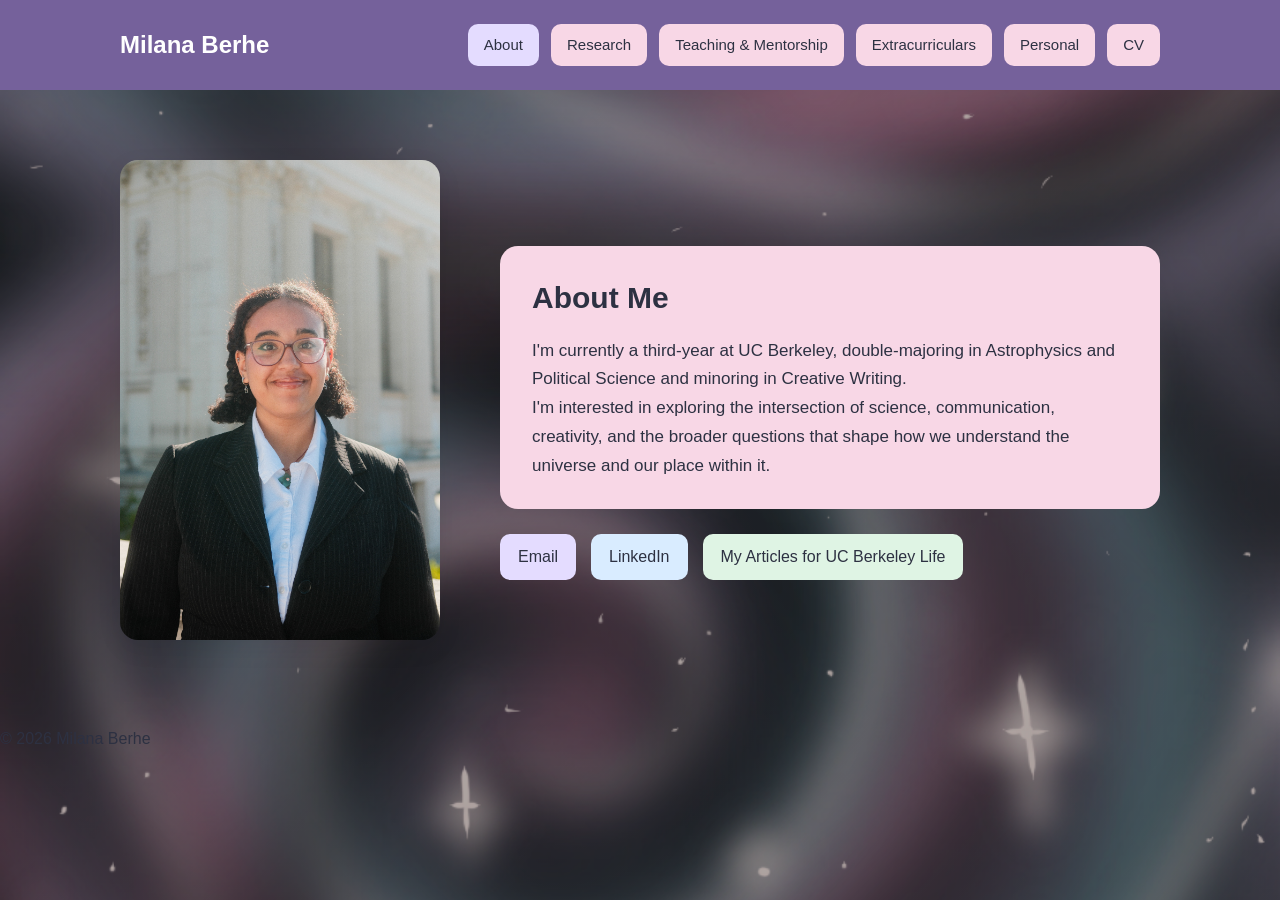
==== index.html @ f4a54c0f "Revise introduction and about me section Updated introduction text and added current academic status" ====
<!DOCTYPE html>
<html lang="en">

<head>
    <meta charset="UTF-8">
    <meta name="viewport" content="width=device-width, initial-scale=1.0">

    <title>Milana Berhe ⋆.˚ ☾⭒.˚</title>

    <link rel="stylesheet" href="style.css">
</head>

<body class="home-page">

    <!-- =========================
         NAVIGATION
         ========================= -->
    <header>

        <nav class="navbar">

            <!-- NAME -->
            <div class="name">
                <a href="index.html">Milana Berhe</a>
            </div>


            <!-- NAVIGATION BUTTONS -->
            <div class="nav-links">

                <a href="index.html" class="active">
                    About
                </a>

                <a href="research.html">
                    Research
                </a>

                 <a href="teaching-mentorship.html">
                    Teaching & Mentorship
                </a>

                <a href="extracurriculars.html">
                    Extracurriculars
                </a>

                <a href="personal.html">
                    Personal
                </a>

                <a href="cv.html">
                    CV
                </a>

            </div>

        </nav>

    </header>



    <!-- =========================
         MAIN CONTENT
         ========================= -->
    <main>

        <section class="intro">


            <!-- =========================
                 LEFT SIDE: PROFILE PHOTO
                 ========================= -->
            <div class="profile-image">

                <img
                    src="images/profile.jpeg"
                    alt="Photo of Milana Berhe"
                >

            </div>



            <!-- =========================
                 RIGHT SIDE
                 ========================= -->
            <div class="intro-text"

                <!-- =========================
                     ABOUT ME PINK BOX
                     ========================= -->
                <div class="about-box">

                    <h2>About Me</h2>

                    <p>
                        I'm currently a third-year at UC Berkeley, double-majoring in Astrophysics and Political Science and minoring in Creative Writing.
                    <p>
                        I'm interested in exploring the intersection of science,
                        communication, creativity, and the broader questions that
                        shape how we understand the universe and our place within it.
                    </p>

                </div>



                <!-- =========================
                     CONTACT / PROFILE BUTTONS
                     ========================= -->
                <div class="contact-links">


                    <!-- EMAIL -->
                    <a href="mailto:milana.berhe@berkeley.edu">
                        Email
                    </a>


                    <!-- LINKEDIN -->
                    <a
                        href="https://www.linkedin.com/in/milana-berhe/"
                        target="_blank"
                        rel="noopener noreferrer"
                    >
                        LinkedIn
                    </a>


                    <!-- UC BERKELEY LIFE -->
                    <a
                        href="https://life.berkeley.edu/author/milana/"
                        target="_blank"
                        rel="noopener noreferrer"
                    >
                        My Articles for UC Berkeley Life
                    </a>


                </div>

            </div>

        </section>

    </main>



    <!-- =========================
         FOOTER
         ========================= -->
    <footer>

        <p>© 2026 Milana Berhe</p>

    </footer>

</body>

</html>
---- style.css ----
/* =========================================
   COLOR PALETTE
   Change these colors anytime
   ========================================= */

:root {
    --pink: #f8d7e6;
    --blue: #d9ecff;
    --purple: #e4dcff;
    --green: #dff4e4;

    --background: #fffafd;
    --text: #2d3142;
    --muted-text: #666666;

    --accent: #9b7ede;
    --link: #6178b8;
}


/* =========================================
   GENERAL PAGE
   ========================================= */

* {
    box-sizing: border-box;
}

body {
    margin: 0;
    font-family: Arial, Helvetica, sans-serif;

    /* Background drawing on EVERY page */
    background-color: var(--background);
    background-image: url("images/background.png");
    background-size: cover;
    background-position: center center;
    background-repeat: no-repeat;
    background-attachment: fixed;

    color: var(--text);
    line-height: 1.6;

    min-height: 100vh;
}


/* =========================================
   NAVIGATION
   ========================================= */

header {
    background-color: #75619b;
    border-bottom: none;
}

.navbar {
    max-width: 1100px;
    margin: 0 auto;

    padding: 24px 30px;

    display: flex;
    justify-content: space-between;
    align-items: center;
}


/* NAME */

.name a {
    font-size: 24px;
    font-weight: bold;

    text-decoration: none;

    /* White text against purple navbar */
    color: white;
}


/* =========================================
   NAVIGATION BUTTONS
   ========================================= */

.nav-links {
    display: flex;
    gap: 12px;
}

.nav-links a {
    text-decoration: none;
    color: var(--text);

    /* Pink buttons */
    background-color: var(--pink);

    padding: 9px 16px;

    border-radius: 10px;

    font-size: 15px;
    font-weight: 500;

    transition: 0.2s;
}


/* Hover */

.nav-links a:hover {
    background-color: var(--purple);
    transform: translateY(-2px);
}


/* Current / active page */

.nav-links a.active {
    background-color: var(--purple);
}
/* =========================================
   MAIN CONTENT
   ========================================= */

main {
    max-width: 1100px;
    margin: 0 auto;

    padding: 70px 30px;
}


/* =========================================
   PAGE HEADING
   ========================================= */

.page-heading {
    max-width: 800px;

    margin-bottom: 55px;
}

.page-heading h1 {
    font-size: 52px;

    margin-top: 0;
    margin-bottom: 15px;
}

.page-heading p {
    font-size: 19px;

    color: var(--muted-text);

    line-height: 1.7;
}


/* =========================================
   HOMEPAGE INTRO
   ========================================= */

.intro {
    display: flex;
    align-items: center;

    gap: 60px;
}


/* =========================================
   PROFILE IMAGE
   ========================================= */

.profile-image {
    flex: 0 0 320px;
}

.profile-image img {
    display: block;

    width: 100%;
    height: auto;

    border-radius: 18px;

    box-shadow: 0 8px 25px rgba(0, 0, 0, 0.08);
}


/* =========================================
   INTRO TEXT
   ========================================= */

.intro-text {
    flex: 1;

    min-width: 0;
}

.intro-text h1 {
    font-size: 52px;

    margin-top: 0;
    margin-bottom: 10px;
}

.subtitle {
    font-size: 20px;

    color: var(--accent);

    margin-top: 0;
    margin-bottom: 25px;
}


/* =========================================
   ABOUT ME BOX
   ========================================= */

.about-box {
    display: block;

    width: 100%;

    background-color: var(--pink);

    padding: 28px 32px;

    margin-top: 25px;
    margin-bottom: 25px;

    border-radius: 18px;
}

.about-box h2 {
    margin-top: 0;
    margin-bottom: 15px;

    font-size: 30px;
}

.about-box p {
    margin-top: 0;
    margin-bottom: 0;

    font-size: 17px;
    line-height: 1.7;
}


/* =========================================
   CONTACT LINKS
   ========================================= */

.contact-links {
    margin-top: 25px;

    display: flex;
    align-items: center;

    gap: 15px;

    flex-wrap: wrap;
}

.contact-links a {
    display: inline-block;

    text-decoration: none;

    padding: 10px 18px;

    border-radius: 10px;

    color: var(--text);

    transition: 0.2s;
}


/* Email */

.contact-links a:nth-child(1) {
    background-color: var(--purple);
}


/* LinkedIn */

.contact-links a:nth-child(2) {
    background-color: var(--blue);
}


/* My Articles */

.contact-links a:nth-child(3) {
    background-color: var(--green);
}


.contact-links a:hover {
    transform: translateY(-2px);
}


/* =========================================
   CV PAGE
   ========================================= */

.cv-section {
    max-width: 800px;

    margin: 60px auto;

    text-align: center;

    background-color: var(--pink);

    padding: 50px;

    border-radius: 18px;
}

.cv-section h1 {
    font-size: 48px;

    margin-top: 0;
    margin-bottom: 20px;
}

.cv-section p {
    font-size: 18px;
    line-height: 1.7;

    margin-bottom: 30px;
}


/* CV BUTTON */

.cv-buttons {
    display: flex;
    justify-content: center;

    gap: 15px;
}

.cv-button {
    display: inline-block;

    text-decoration: none;

    background-color: var(--purple);
    color: var(--text);

    padding: 12px 24px;

    border-radius: 10px;

    font-size: 17px;
    font-weight: 500;

    transition: 0.2s;
}

.cv-button:hover {
    background-color: var(--blue);

    transform: translateY(-2px);
}


/* =========================================
   EXTRACURRICULAR PAGE
   ========================================= */

.activity-row {
    display: flex;
    align-items: center;

    gap: clamp(25px, 4vw, 55px);

    width: 100%;

    margin-bottom: 90px;
}


/* Alternate image and text */

.activity-row.reverse {
    flex-direction: row-reverse;
}


/* =========================================
   ACTIVITY IMAGE
   ========================================= */

.activity-image {
    flex: 0 1 42%;

    width: 100%;
    max-width: 420px;

    min-width: 0;
}

.activity-image img {
    display: block;

    width: 100%;
    height: auto;

    max-width: 100%;

    object-fit: contain;

    border-radius: 18px;

    box-shadow: 0 8px 25px rgba(0, 0, 0, 0.08);
}


/* =========================================
   ACTIVITY PINK BOX
   ========================================= */

.activity-box {
    flex: 1 1 0;

    min-width: 0;

    background-color: var(--pink);

    padding: clamp(24px, 3vw, 36px);

    border-radius: 18px;

    box-shadow: 0 5px 15px rgba(0, 0, 0, 0.04);
}

.activity-box h2 {
    font-size: 30px;

    margin-top: 0;
    margin-bottom: 5px;
}

.activity-box .activity-role {
    color: var(--accent);

    font-weight: bold;

    margin-top: 0;
    margin-bottom: 18px;
}

.activity-box p {
    font-size: 16px;

    line-height: 1.7;
}

.activity-box p:last-child {
    margin-bottom: 0;
}


/* =========================================
   INLINE LINKS
   Berkeley Life / Daily Cal links
   ========================================= */

.inline-link {
    color: var(--accent);

    font-weight: 600;

    text-decoration: none;
}

.inline-link:hover {
    text-decoration: underline;
}


/* =========================================
   RESEARCH PAGE
   ========================================= */


/* Each pink research bubble */

.research-card {
    width: 100%;

    background-color: #f8d7e6;

    padding: 36px 40px;

    margin-bottom: 45px;

    border-radius: 20px;

    box-shadow: 0 5px 15px rgba(0, 0, 0, 0.04);
}


/* Research card heading */

.research-card h2 {
    font-size: 32px;

    margin-top: 0;
    margin-bottom: 6px;
}


/* Research description heading */

.research-card h3 {
    font-size: 24px;

    margin-top: 0;
    margin-bottom: 12px;
}


/* Research role */

.research-role {
    color: var(--accent);

    font-weight: bold;

    margin-top: 0;
    margin-bottom: 22px;
}


/* Research text */

.research-card p {
    font-size: 17px;

    line-height: 1.8;
}


/* =========================================
   RESEARCH IMAGE
   ========================================= */

.research-image {
    width: 100%;

    margin-top: 30px;
    margin-bottom: 30px;

    display: flex;
    justify-content: center;
}

.research-image img {
    display: block;

    /* Controls the image size */
    width: 550px;
    max-width: 100%;

    /* Keeps original proportions */
    height: auto;

    border-radius: 16px;

    box-shadow: 0 8px 25px rgba(0, 0, 0, 0.10);
}


/* =========================================
   RESEARCH DESCRIPTION
   ========================================= */

.research-description {
    padding-top: 25px;

    border-top: 2px solid rgba(155, 126, 222, 0.25);
}

.research-description p {
    margin-top: 0;
}

.research-description p:last-child {
    margin-bottom: 0;
}


/* =========================================
   MEDIUM COMPUTER / TABLET
   ========================================= */

@media (max-width: 1000px) {

    .navbar {
        padding-left: 22px;
        padding-right: 22px;
    }


    main {
        padding-left: 22px;
        padding-right: 22px;
    }


    /* Extracurriculars */

    .activity-row {
        gap: 30px;
    }

    .activity-image {
        flex-basis: 38%;

        max-width: 360px;
    }

    .activity-box {
        padding: 26px;
    }


    /* Research */

    .research-image img {
        max-height: 450px;
    }
}


/* =========================================
   MOBILE
   ========================================= */

@media (max-width: 800px) {


    /* =========================
       NAVIGATION
       ========================= */

    .navbar {
        flex-direction: column;

        gap: 18px;
    }

    .nav-links {
        flex-wrap: wrap;

        justify-content: center;
    }


    /* =========================
       HOMEPAGE
       ========================= */

    .intro {
        flex-direction: column;

        align-items: center;

        gap: 35px;
    }

    .profile-image {
        flex: none;

        width: 280px;
        max-width: 100%;
    }

    .intro-text {
        width: 100%;
    }

    .intro-text h1 {
        font-size: 40px;

        text-align: center;
    }

    .subtitle {
        text-align: center;
    }

    .about-box {
        text-align: left;
    }

    .contact-links {
        justify-content: center;

        flex-wrap: wrap;
    }


    /* =========================
       PAGE HEADINGS
       ========================= */

    .page-heading {
        text-align: center;

        margin-bottom: 45px;
    }

    .page-heading h1 {
        font-size: 40px;
    }


    /* =========================
       EXTRACURRICULARS
       ========================= */

    .activity-row,
    .activity-row.reverse {
        flex-direction: column;

        align-items: center;

        gap: 25px;

        margin-bottom: 60px;
    }

    .activity-image {
        flex: none;

        width: 100%;
        max-width: 500px;
    }

    .activity-image img {
        width: 100%;
        height: auto;

        max-width: 100%;
    }

    .activity-box {
        width: 100%;

        padding: 26px;
    }


    /* =========================
       RESEARCH
       ========================= */

    .research-card {
        padding: 26px;

        border-radius: 18px;
    }

    .research-card h2 {
        font-size: 28px;
    }

    .research-card h3 {
        font-size: 22px;
    }

    .research-image {
        margin-top: 25px;
        margin-bottom: 25px;
    }

    .research-image img {
        width: 100%;

        max-width: 100%;
        max-height: none;

        height: auto;
    }


    /* =========================
       CV
       ========================= */

    .cv-section {
        padding: 35px 25px;

        margin: 30px auto;
    }

    .cv-section h1 {
        font-size: 40px;
    }
}


/* =========================================
   SMALL MOBILE
   ========================================= */

@media (max-width: 500px) {

    main {
        padding: 45px 18px;
    }

    .navbar {
        padding: 20px 18px;
    }

    .nav-links {
        gap: 8px;
    }

    .nav-links a {
        padding: 8px 12px;

        font-size: 14px;
    }


    /* Homepage */

    .profile-image {
        width: 240px;
    }

    .intro-text h1 {
        font-size: 36px;
    }


    /* Extracurriculars */

    .activity-box {
        padding: 22px;
    }

    .activity-box h2 {
        font-size: 26px;
    }


    /* Research */

    .research-card {
        padding: 22px;
    }

    .research-card h2 {
        font-size: 26px;
    }

    .research-card h3 {
        font-size: 21px;
    }

    .research-card p {
        font-size: 16px;
    }


    /* CV */

    .cv-section {
        padding: 28px 20px;
    }

    .cv-section h1 {
        font-size: 34px;
    }
}

/* =========================================
   FINAL SITE-WIDE OVERRIDES
   ========================================= */

/* Background image on EVERY page */
html,
body {
    min-height: 100%;
}

body {
    margin: 0;

    background-color: #fffafd !important;
   background-image:
    linear-gradient(
        rgba(0, 0, 0, 0.25),
        rgba(0, 0, 0, 0.25)
    ),
    url("images/background.png") !important;

    background-size: cover !important;
    background-position: center center !important;
    background-repeat: no-repeat !important;
    background-attachment: fixed !important;
}


/* Purple navigation bar on EVERY page */
header {
    background-color: #75619b !important;
    border-bottom: none !important;
}


/* Keep the inside of the navbar transparent */
.navbar {
    background-color: transparent !important;
}


/* Milana Berhe in white */
.name a {
    color: white !important;
}


/* Navigation buttons */
.nav-links a {
    background-color: #f8d7e6 !important;
    color: #2d3142 !important;
}


/* Active page button */
.nav-links a.active {
    background-color: #e4dcff !important;
}


/* Hover */
.nav-links a:hover {
    background-color: #e4dcff !important;
}
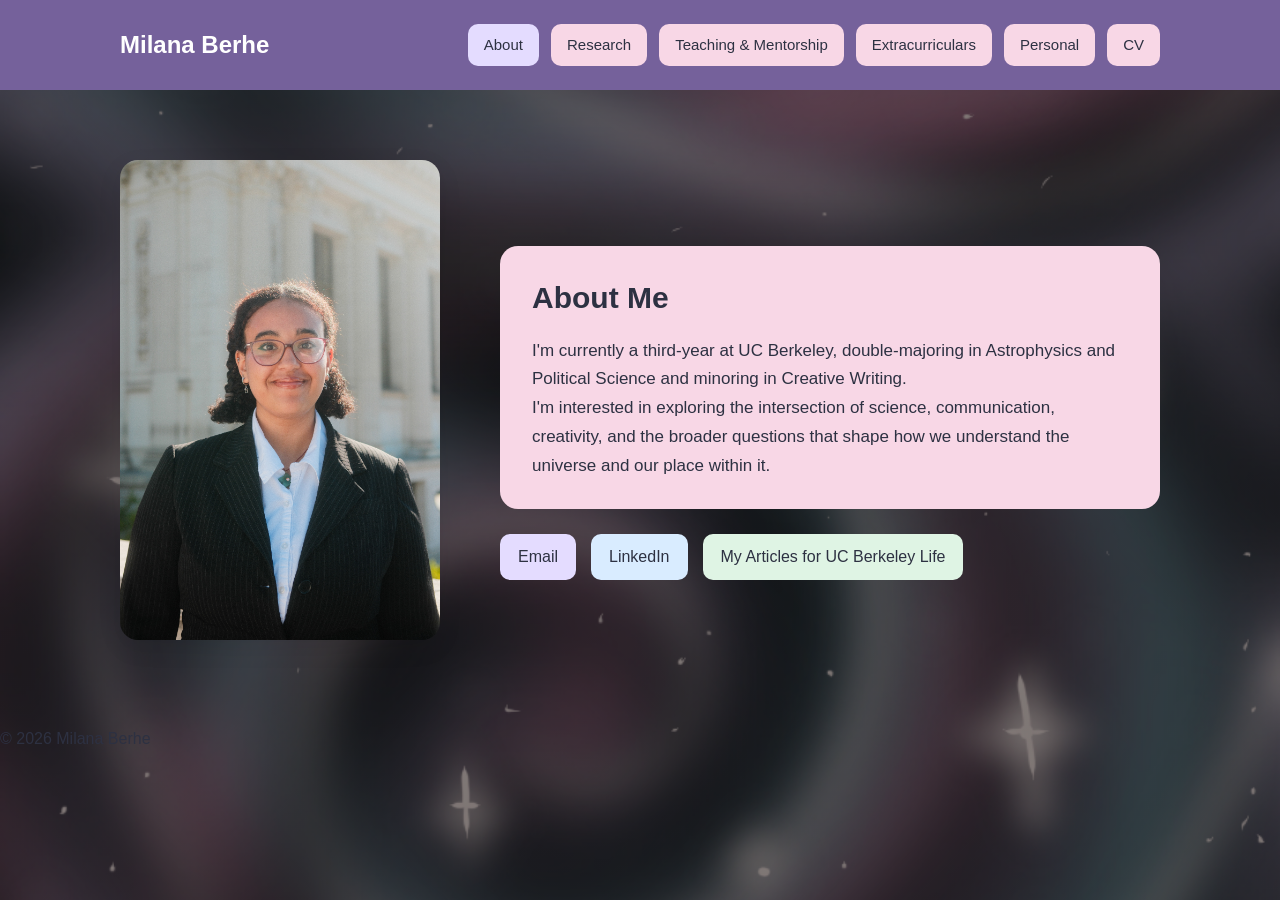
==== commit ad3b1acc: "Update index.html" ====
--- a/index.html
+++ b/index.html
@@ -96,6 +96,8 @@
 
                     <p>
                         I'm currently a third-year at UC Berkeley, double-majoring in Astrophysics and Political Science and minoring in Creative Writing.
+                    </p>
+                    
                     <p>
                         I'm interested in exploring the intersection of science,
                         communication, creativity, and the broader questions that
--- a/style.css
+++ b/style.css
@@ -905,8 +905,8 @@
     background-color: #fffafd !important;
    background-image:
     linear-gradient(
-        rgba(0, 0, 0, 0.25),
-        rgba(0, 0, 0, 0.25)
+        rgba(0, 0, 0, 0.45),
+        rgba(0, 0, 0, 0.45)
     ),
     url("images/background.png") !important;
 
@@ -953,3 +953,17 @@
 .nav-links a:hover {
     background-color: #e4dcff !important;
 }
+
+/* Make page titles white on every page */
+.page-heading h1 {
+    color: white !important;
+}
+
+/* Page titles */
+.page-heading p {
+    color: rgba(255, 255, 255, 0.85) !important;
+}
+/* Page descriptions under titles */
+.page-heading p {
+    color: white !important;
+}
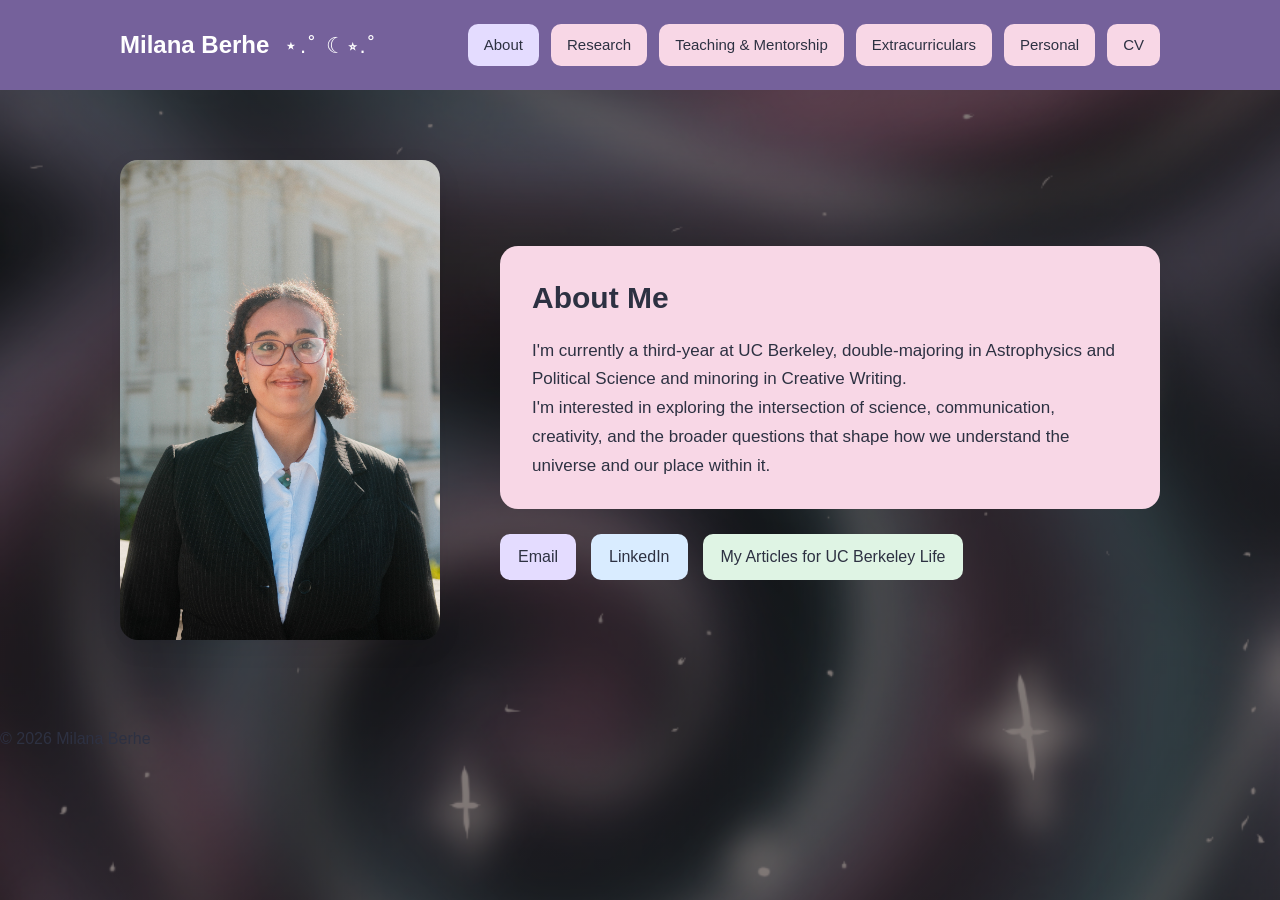
==== commit a1d97159: "Update name link with additional symbols" ====
--- a/index.html
+++ b/index.html
@@ -5,9 +5,12 @@
     <meta charset="UTF-8">
     <meta name="viewport" content="width=device-width, initial-scale=1.0">
 
-    <title>Milana Berhe ⋆.˚ ☾⭒.˚</title>
+    <title>Research | Milana Berhe</title>
 
     <link rel="stylesheet" href="style.css">
+
+    <!-- FAVICON -->
+    <link rel="icon" type="image/png" href="images/favicon-circle.png">
 </head>
 
 <body class="home-page">
@@ -21,8 +24,10 @@
 
             <!-- NAME -->
             <div class="name">
-                <a href="index.html">Milana Berhe</a>
-            </div>
+    <a href="index.html">
+        Milana Berhe <span class="name-symbols">⋆.˚ ☾⭒.˚</span>
+    </a>
+</div>
 
 
             <!-- NAVIGATION BUTTONS -->
--- a/style.css
+++ b/style.css
@@ -77,7 +77,15 @@
     /* White text against purple navbar */
     color: white;
 }
-
+/* Decorative symbols beside name */
+
+.name-symbols {
+    font-weight: normal;
+    font-size: 22px;
+    margin-left: 8px;
+    letter-spacing: 2px;
+    color: white;
+}
 
 /* =========================================
    NAVIGATION BUTTONS
@@ -361,6 +369,9 @@
 
     border-radius: 10px;
 
+    /* Dark purple outline */
+    border: 3px solid #5f4b8b;
+
     font-size: 17px;
     font-weight: 500;
 
@@ -370,8 +381,12 @@
 .cv-button:hover {
     background-color: var(--blue);
 
+    /* Keep dark purple outline when hovering */
+    border-color: #5f4b8b;
+
     transform: translateY(-2px);
 }
+
 
 
 /* =========================================
@@ -889,6 +904,185 @@
     }
 }
 
+/* =========================================
+   PERSONAL PAGE
+   ========================================= */
+
+.personal-section {
+    width: 100%;
+    margin-bottom: 80px;
+}
+
+
+/* Pink description box */
+
+.personal-description {
+    width: 100%;
+    margin-bottom: 20px;
+}
+
+
+/* =========================================
+   PERSONAL IMAGE GALLERIES
+   ========================================= */
+
+.personal-gallery {
+    display: grid;
+
+    width: 100%;
+
+    gap: 14px;
+
+    align-items: start;
+}
+
+
+/* Two images fill the entire row */
+
+.personal-gallery.two-images {
+    grid-template-columns: repeat(2, minmax(0, 1fr));
+}
+
+
+/* Three images fill the entire row */
+
+.personal-gallery.three-images {
+    grid-template-columns: repeat(3, minmax(0, 1fr));
+}
+
+
+/* =========================================
+   INDIVIDUAL IMAGE
+   ========================================= */
+
+.caption-image {
+    position: relative;
+
+    width: 100%;
+
+    /* NO fixed height */
+    height: auto;
+
+    overflow: hidden;
+
+    border-radius: 16px;
+
+    box-shadow: 0 8px 25px rgba(0, 0, 0, 0.08);
+}
+
+
+/* Show the ENTIRE image */
+
+.caption-image img {
+    display: block;
+
+    width: 100%;
+
+    /* Keeps original proportions */
+    height: auto;
+
+    max-width: 100%;
+
+    object-fit: contain;
+
+    border-radius: 16px;
+
+    transition: transform 0.3s ease;
+}
+
+
+/* =========================================
+   HOVER CAPTION
+   ========================================= */
+
+.image-caption {
+    position: absolute;
+
+    left: 0;
+    right: 0;
+    bottom: 0;
+
+    padding: 12px 14px;
+
+    background-color: rgba(45, 35, 65, 0.88);
+
+    color: white;
+
+    font-size: 14px;
+    line-height: 1.4;
+
+    text-align: center;
+
+    opacity: 0;
+
+    transform: translateY(100%);
+
+    transition:
+        opacity 0.3s ease,
+        transform 0.3s ease;
+}
+
+
+/* Reveal caption on hover */
+
+.caption-image:hover .image-caption {
+    opacity: 1;
+
+    transform: translateY(0);
+}
+
+
+/* Very slight zoom */
+
+.caption-image:hover img {
+    transform: scale(1.02);
+}
+
+
+/* =========================================
+   TABLET
+   ========================================= */
+
+@media (max-width: 900px) {
+
+    .personal-gallery {
+        gap: 10px;
+    }
+
+}
+
+
+/* =========================================
+   MOBILE
+   ========================================= */
+
+@media (max-width: 650px) {
+
+    .personal-gallery.two-images,
+    .personal-gallery.three-images {
+        grid-template-columns: 1fr;
+    }
+
+    .caption-image {
+        width: 100%;
+    }
+
+    .caption-image img {
+        width: 100%;
+        height: auto;
+    }
+
+
+    /* Phones don't really have hover,
+       so keep captions visible */
+
+    .image-caption {
+        opacity: 1;
+
+        transform: translateY(0);
+    }
+
+}
 /* =========================================
    FINAL SITE-WIDE OVERRIDES
    ========================================= */
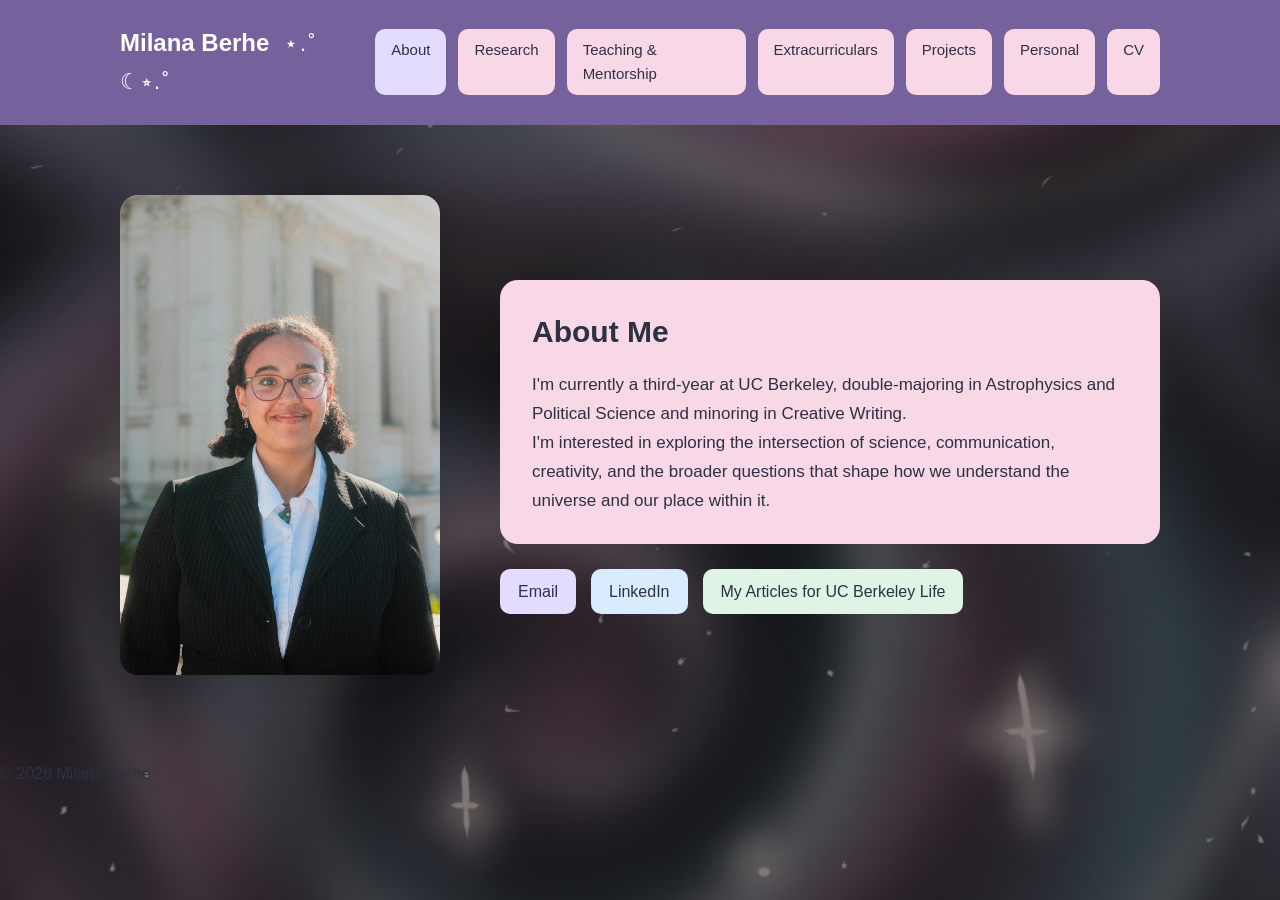
==== commit 585e6ccd: "Update index.html" ====
--- a/index.html
+++ b/index.html
@@ -47,6 +47,9 @@
 
                 <a href="extracurriculars.html">
                     Extracurriculars
+                </a>
+                <a href="projects.html">
+                    Projects
                 </a>
 
                 <a href="personal.html">
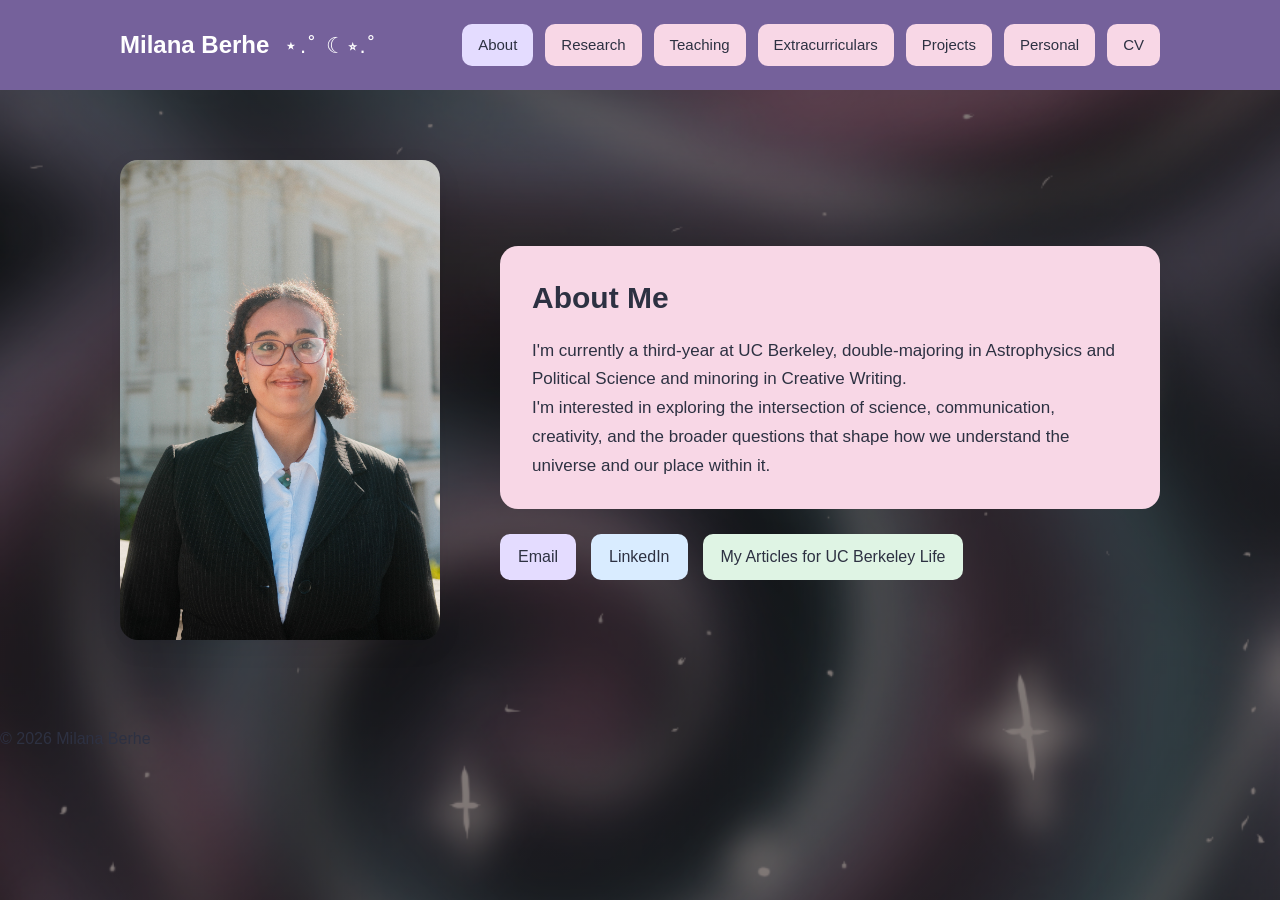
==== commit 50466636: "Remove 'Mentorship' from Teaching link text" ====
--- a/index.html
+++ b/index.html
@@ -42,7 +42,7 @@
                 </a>
 
                  <a href="teaching-mentorship.html">
-                    Teaching & Mentorship
+                    Teaching
                 </a>
 
                 <a href="extracurriculars.html">
--- a/style.css
+++ b/style.css
@@ -1084,6 +1084,196 @@
 
 }
 /* =========================================
+   PROJECTS PAGE
+   ========================================= */
+
+.project-section {
+    width: 100%;
+
+    margin-bottom: 70px;
+
+    background-color: var(--pink);
+
+    padding: 34px 38px;
+
+    border-radius: 20px;
+
+    box-shadow: 0 8px 25px rgba(0, 0, 0, 0.08);
+}
+
+
+/* Project title */
+
+.project-section h2 {
+    font-size: 30px;
+
+    margin-top: 0;
+    margin-bottom: 6px;
+}
+
+
+/* Project role / date */
+
+.project-section .activity-role {
+    color: var(--accent);
+
+    font-weight: bold;
+
+    margin-top: 0;
+    margin-bottom: 18px;
+}
+
+
+/* Project text */
+
+.project-section p {
+    font-size: 16px;
+
+    line-height: 1.7;
+}
+
+
+/* =========================================
+   PROJECT FEATURE IMAGE
+   ========================================= */
+
+.project-feature-image {
+    width: 100%;
+
+    margin-top: 24px;
+    margin-bottom: 24px;
+
+    display: flex;
+
+    justify-content: center;
+}
+
+
+.project-feature-image img {
+    display: block;
+
+    /* Smaller image */
+    width: 420px;
+    max-width: 100%;
+
+    height: auto;
+
+    object-fit: contain;
+
+    border-radius: 16px;
+
+    box-shadow: 0 6px 18px rgba(0, 0, 0, 0.10);
+}
+
+
+/* =========================================
+   PROJECT PDF INSIDE PINK BUBBLE
+   ========================================= */
+
+.project-pdf-container {
+    width: 100%;
+
+    height: 520px;
+
+    margin-top: 25px;
+
+    background-color: white;
+
+    border: 2px solid #75619b;
+
+    border-radius: 14px;
+
+    overflow: hidden;
+}
+
+
+.project-pdf-container iframe {
+    display: block;
+
+    width: 100%;
+    height: 100%;
+
+    border: none;
+}
+
+
+/* =========================================
+   UAS WEBSITE LINK
+   ========================================= */
+
+.project-link {
+    display: inline-block;
+
+    margin-top: 20px;
+
+    padding: 11px 18px;
+
+    background-color: var(--purple);
+
+    border: 2px solid #75619b;
+
+    border-radius: 10px;
+
+    color: var(--text);
+
+    text-decoration: none;
+
+    font-weight: 600;
+
+    transition: 0.2s;
+}
+
+
+.project-link:hover {
+    background-color: var(--blue);
+
+    transform: translateY(-2px);
+}
+
+
+/* =========================================
+   TABLET
+   ========================================= */
+
+@media (max-width: 900px) {
+
+    .project-section {
+        padding: 28px;
+    }
+
+    .project-feature-image img {
+        width: 340px;
+    }
+
+    .project-pdf-container {
+        height: 480px;
+    }
+
+}
+
+
+/* =========================================
+   MOBILE
+   ========================================= */
+
+@media (max-width: 650px) {
+
+    .project-section {
+        padding: 24px;
+
+        margin-bottom: 50px;
+    }
+
+    .project-feature-image img {
+        width: 100%;
+    }
+
+    .project-pdf-container {
+        height: 400px;
+    }
+
+}
+/* =========================================
    FINAL SITE-WIDE OVERRIDES
    ========================================= */
 
